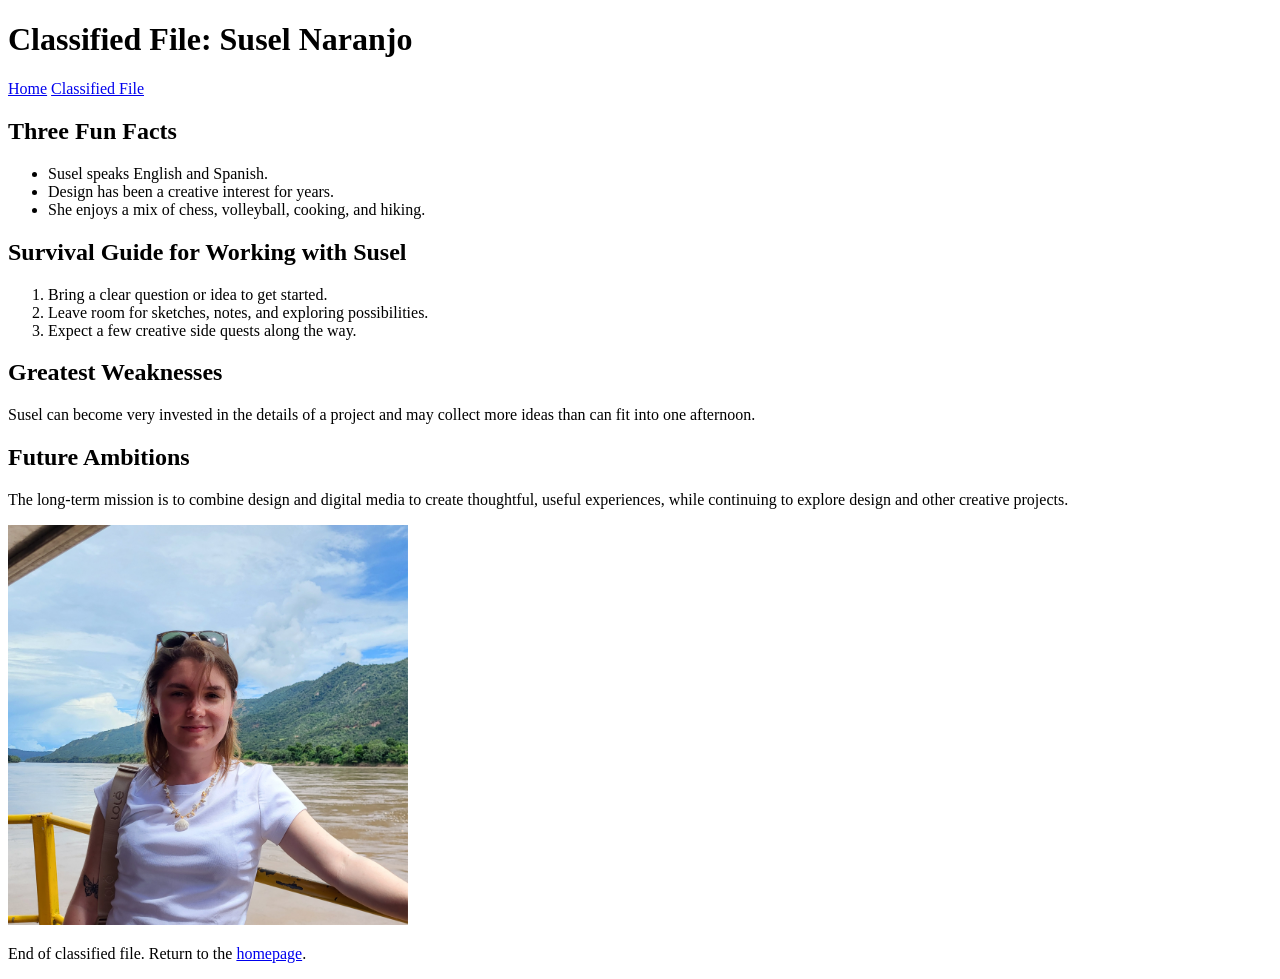
==== classified.html @ 1e0dfd96 "Complete Activity 6 website" ====
<!DOCTYPE html>
<html lang="en">
<head>
    <meta charset="UTF-8">
    <meta name="viewport" content="width=device-width, initial-scale=1.0">
    <title>Classified File | Susel Naranjo</title>
</head>
<body>
    <header>
        <h1>Classified File: Susel Naranjo</h1>

        <nav>
            <a href="index.html">Home</a>
            <a href="classified.html">Classified File</a>
        </nav>
    </header>

    <main>
        <section>
            <h2>Three Fun Facts</h2>
            <div>
                <ul>
                    <li>Susel speaks English and Spanish.</li>
                    <li>Design has been a creative interest for years.</li>
                    <li>She enjoys a mix of chess, volleyball, cooking, and hiking.</li>
                </ul>
            </div>
        </section>

        <section>
            <h2>Survival Guide for Working with Susel</h2>
            <ol>
                <li>Bring a clear question or idea to get started.</li>
                <li>Leave room for sketches, notes, and exploring possibilities.</li>
                <li>Expect a few creative side quests along the way.</li>
            </ol>
        </section>

        <section>
            <h2>Greatest Weaknesses</h2>
            <p>
                Susel can become very invested in the details of a project and may
                collect more ideas than can fit into one afternoon.
            </p>
        </section>

        <section>
            <h2>Future Ambitions</h2>
            <p>
                The long-term mission is to combine design and digital media to
                create thoughtful, useful experiences, while continuing to explore
                design and other creative projects.
            </p>

            <img src="images/20250430_124117%202.png"
                 alt="Portrait of Susel Naranjo crossing the Amazon River in Peru."
                 width="400">
        </section>
    </main>

    <footer>
        <p>End of classified file. Return to the <a href="index.html">homepage</a>.</p>
    </footer>
</body>
</html>
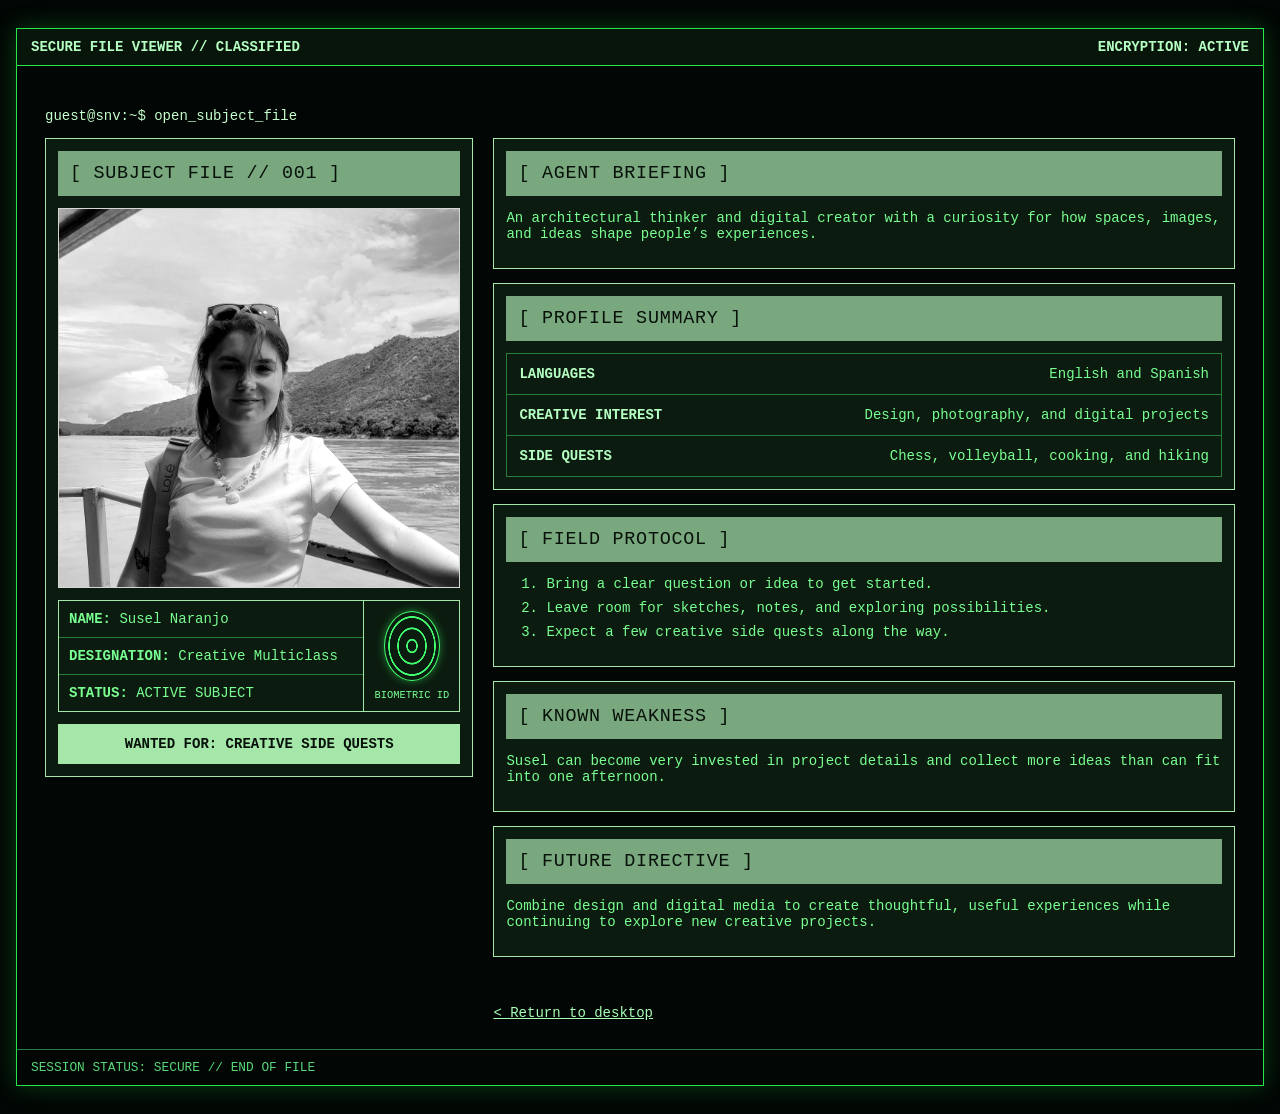
==== commit 93b37b5d: "Complete Activity 7 website redesign" ====
--- a/classified.html
+++ b/classified.html
@@ -4,62 +4,100 @@
     <meta charset="UTF-8">
     <meta name="viewport" content="width=device-width, initial-scale=1.0">
     <title>Classified File | Susel Naranjo</title>
+    <link rel="stylesheet" href="style.css">
 </head>
-<body>
-    <header>
-        <h1>Classified File: Susel Naranjo</h1>
+<body class="classified-page">
+  <main class="terminal-shell">
+    <div class="terminal-titlebar">
+      <span>SECURE FILE VIEWER // CLASSIFIED</span>
+      <span>ENCRYPTION: ACTIVE</span>
+    </div>
 
-        <nav>
-            <a href="index.html">Home</a>
-            <a href="classified.html">Classified File</a>
-        </nav>
-    </header>
+    <div class="terminal-content">
+        <p class="terminal-prompt">guest@snv:~$ open_subject_file</p>
 
-    <main>
-        <section>
-            <h2>Three Fun Facts</h2>
-            <div>
-                <ul>
-                    <li>Susel speaks English and Spanish.</li>
-                    <li>Design has been a creative interest for years.</li>
-                    <li>She enjoys a mix of chess, volleyball, cooking, and hiking.</li>
-                </ul>
+        <div class="dossier-layout">
+            <section class="dossier-card">
+            <p class="dossier-label">[ SUBJECT FILE // 001 ]</p>
+
+            <img
+                class="dossier-photo"
+                src="images/20250430_124117 2.png"
+                alt="Susel Naranjo crossing the Amazon River, somewhere in Peru."
+            >
+
+            <div class="identity-card">
+                <div class="identity-details">
+                    <p><strong>NAME:</strong> Susel Naranjo</p>
+                    <p><strong>DESIGNATION:</strong> Creative Multiclass</p>
+                    <p><strong>STATUS:</strong> ACTIVE SUBJECT</p>
+                </div>
+
+                <div class="fingerprint-block">
+                    <div class="fingerprint-mark" aria-hidden="true"></div>
+                    <span>BIOMETRIC ID</span>
+                </div>
             </div>
-        </section>
 
-        <section>
-            <h2>Survival Guide for Working with Susel</h2>
-            <ol>
+            <p class="wanted-tag">WANTED FOR: CREATIVE SIDE QUESTS</p>
+            </section>
+
+            <div class="dossier-details">
+            <section class="dossier-panel">
+                <h1>[ AGENT BRIEFING ]</h1>
+                <p>
+                An architectural thinker and digital creator with a curiosity for
+                how spaces, images, and ideas shape people’s experiences.
+                </p>
+            </section>
+
+            <section class="dossier-panel">
+                <h2>[ PROFILE SUMMARY ]</h2>
+                <div class="profile-row">
+                <strong>LANGUAGES</strong>
+                <span>English and Spanish</span>
+                </div>
+                <div class="profile-row">
+                <strong>CREATIVE INTEREST</strong>
+                <span>Design, photography, and digital projects</span>
+                </div>
+                <div class="profile-row">
+                <strong>SIDE QUESTS</strong>
+                <span>Chess, volleyball, cooking, and hiking</span>
+                </div>
+            </section>
+
+            <section class="dossier-panel">
+                <h2>[ FIELD PROTOCOL ]</h2>
+                <ol>
                 <li>Bring a clear question or idea to get started.</li>
                 <li>Leave room for sketches, notes, and exploring possibilities.</li>
                 <li>Expect a few creative side quests along the way.</li>
-            </ol>
-        </section>
+                </ol>
+            </section>
 
-        <section>
-            <h2>Greatest Weaknesses</h2>
-            <p>
-                Susel can become very invested in the details of a project and may
-                collect more ideas than can fit into one afternoon.
-            </p>
-        </section>
+            <section class="dossier-panel">
+                <h2>[ KNOWN WEAKNESS ]</h2>
+                <p>
+                Susel can become very invested in project details and collect more
+                ideas than can fit into one afternoon.
+                </p>
+            </section>
 
-        <section>
-            <h2>Future Ambitions</h2>
-            <p>
-                The long-term mission is to combine design and digital media to
-                create thoughtful, useful experiences, while continuing to explore
-                design and other creative projects.
-            </p>
+            <section class="dossier-panel">
+                <h2>[ FUTURE DIRECTIVE ]</h2>
+                <p>
+                Combine design and digital media to create thoughtful, useful
+                experiences while continuing to explore new creative projects.
+                </p>
+            </section>
 
-            <img src="images/20250430_124117%202.png"
-                 alt="Portrait of Susel Naranjo crossing the Amazon River in Peru."
-                 width="400">
-        </section>
-    </main>
+            <a class="return-link" href="index.html">&lt; Return to desktop</a>
+            </div>
+        </div>
+    </div>
 
-    <footer>
-        <p>End of classified file. Return to the <a href="index.html">homepage</a>.</p>
-    </footer>
+    <div class="terminal-footer">SESSION STATUS: SECURE // END OF FILE</div>
+  </main>
 </body>
 </html>
--- a/style.css
+++ b/style.css
@@ -0,0 +1,569 @@
+* {
+  box-sizing: border-box;
+}
+
+body {
+  margin: 0;
+  color: #000000;
+  font-family: Tahoma, Arial, sans-serif;
+  font-size: 14px;
+}
+
+.desktop {
+  position: relative;
+  min-height: 100vh;
+  padding-bottom: 48px;
+  overflow: hidden;
+  background-color: #008080;
+}
+
+.desktop-icons {
+  display: flex;
+  flex-direction: column;
+  align-items: flex-start;
+  gap: 16px;
+  padding: 20px;
+}
+
+.desktop-app {
+  position: static;
+}
+
+.window-toggle {
+  position: absolute;
+  width: 1px;
+  height: 1px;
+  opacity: 0;
+}
+
+.desktop-icon {
+  display: flex;
+  width: 82px;
+  min-height: 76px;
+  flex-direction: column;
+  align-items: center;
+  justify-content: center;
+  gap: 5px;
+  color: #ffffff;
+  text-align: center;
+  text-shadow: 1px 1px #000000;
+  cursor: pointer;
+}
+
+.desktop-icon-image {
+  font-size: 32px;
+  line-height: 1;
+  text-shadow: none;
+}
+
+.desktop-window {
+  position: absolute;
+  z-index: 2;
+  top: 12%;
+  left: 22%;
+  display: none;
+  width: min(680px, 72vw);
+  max-height: 78vh;
+  border: 3px outset #ffffff;
+  background-color: #c0c0c0;
+  box-shadow: 5px 5px 0 #004d4d;
+}
+
+.window-toggle:checked ~ .desktop-window {
+  display: block;
+}
+
+.window-titlebar {
+  display: flex;
+  align-items: center;
+  justify-content: space-between;
+  min-height: 30px;
+  padding: 4px 6px;
+  background-color: #000080;
+  color: #ffffff;
+  font-weight: bold;
+}
+
+.window-close {
+  display: flex;
+  width: 22px;
+  height: 22px;
+  align-items: center;
+  justify-content: center;
+  border: 2px outset #ffffff;
+  background-color: #c0c0c0;
+  color: #000000;
+  font-size: 18px;
+  line-height: 1;
+  cursor: pointer;
+}
+
+.window-menu {
+  padding: 6px 8px;
+  border-bottom: 2px solid #808080;
+  background-color: #c0c0c0;
+}
+
+.window-content {
+  max-height: 62vh;
+  overflow: auto;
+  padding: 24px;
+  background-color: #ffffff;
+  color: #111111;
+}
+
+.window-content h1,
+.window-content h2 {
+  margin-top: 0;
+}
+
+.window-content h1 {
+  color: #008080;
+  font-family: Georgia, "Times New Roman", serif;
+  font-size: 2rem;
+}
+
+.window-content h2 {
+  color: #000080;
+  font-family: Georgia, "Times New Roman", serif;
+}
+
+.window-subtitle {
+  padding-bottom: 12px;
+  border-bottom: 2px solid #008080;
+  color: #444444;
+}
+
+.window-content img {
+  display: block;
+  width: 100%;
+  max-width: 400px;
+  height: auto;
+  margin: 18px auto;
+}
+
+.window-status {
+  padding: 5px 8px;
+  border-top: 2px inset #ffffff;
+  background-color: #c0c0c0;
+}
+
+.taskbar {
+  position: fixed;
+  z-index: 5;
+  right: 0;
+  bottom: 0;
+  left: 0;
+  display: flex;
+  height: 42px;
+  align-items: center;
+  gap: 8px;
+  padding: 4px;
+  border-top: 2px solid #ffffff;
+  background-color: #c0c0c0;
+}
+
+.start-button,
+.taskbar-label {
+  min-height: 30px;
+  padding: 5px 10px;
+  border: 2px outset #ffffff;
+  background-color: #c0c0c0;
+  color: #000000;
+  font-family: Tahoma, Arial, sans-serif;
+  font-weight: bold;
+}
+
+.taskbar-label {
+  font-weight: normal;
+}
+
+.taskbar-clock {
+  margin-left: auto;
+  padding: 5px 10px;
+  border: 2px inset #ffffff;
+  background-color: #c0c0c0;
+}
+
+@media (max-width: 600px) {
+  .desktop-icons {
+    display: grid;
+    grid-template-columns: repeat(3, 82px);
+    gap: 12px;
+    padding: 14px 8px;
+  }
+
+  .desktop-window {
+    top: 14%;
+    left: 3%;
+    width: 94%;
+    max-height: 78vh;
+  }
+
+  .window-content {
+    max-height: 62vh;
+    padding: 18px;
+  }
+
+  .taskbar-label {
+    display: none;
+  }
+
+  .taskbar-clock {
+    font-size: 12px;
+  }
+}
+
+.classified-rabbit {
+  display: inline-flex;
+  align-items: center;
+  justify-content: center;
+  width: 42px;
+  height: 42px;
+  margin-bottom: 4px;
+  background: #020804;
+  box-shadow: 0 0 10px #19ff4b;
+  filter: drop-shadow(0 0 4px white);
+  font-size: 27px;
+}
+
+/* Matrix-style classified page */
+body.classified-page {
+  margin: 0;
+  min-height: 100vh;
+  padding: 28px 16px;
+  background: #020604;
+  color: #79ff91;
+  font-family: "Courier New", monospace;
+}
+
+.terminal-shell {
+  max-width: 1000px;
+  margin: 0 auto;
+  border: 1px solid #26e84a;
+  background: #020604;
+  box-shadow: 0 0 22px rgba(38, 232, 74, 0.25);
+}
+
+.terminal-titlebar {
+  display: flex;
+  justify-content: space-between;
+  gap: 12px;
+  padding: 10px 14px;
+  border-bottom: 1px solid #26e84a;
+  background: #07150a;
+  color: #b6ffc2;
+  font-weight: bold;
+}
+
+.terminal-content {
+  padding: 28px;
+}
+
+.terminal-prompt {
+  color: #c6ffcd;
+}
+
+.terminal-content h1 {
+  margin: 22px 0 4px;
+  color: #39ff63;
+  font-size: clamp(2rem, 6vw, 3.5rem);
+  letter-spacing: 0.08em;
+}
+
+.access-status {
+  color: #00ff55;
+}
+
+.terminal-section {
+  margin-top: 30px;
+  padding-top: 18px;
+  border-top: 1px dashed #267d39;
+}
+
+.terminal-section h2 {
+  color: #42ff70;
+  font-size: 1.15rem;
+  text-transform: uppercase;
+}
+
+.terminal-section li {
+  margin: 8px 0;
+}
+
+.future-section {
+  display: flex;
+  align-items: center;
+  gap: 28px;
+}
+
+.future-section > div,
+.future-section > img {
+  flex: 1;
+}
+
+.future-section img {
+  max-width: 400px;
+  height: auto;
+  border: 1px solid #3cff69;
+  filter: grayscale(100%) contrast(1.1);
+}
+
+.return-link {
+  display: inline-block;
+  margin-top: 34px;
+  color: #a6ffb5;
+}
+
+.terminal-footer {
+  padding: 10px 14px;
+  border-top: 1px solid #267d39;
+  color: #58d879;
+  font-size: 0.8rem;
+}
+
+@media (max-width: 600px) {
+  body.classified-page {
+    padding: 12px 8px;
+  }
+
+  .terminal-content {
+    padding: 18px;
+  }
+
+  .terminal-titlebar,
+  .future-section {
+    flex-direction: column;
+    align-items: flex-start;
+  }
+
+  .future-section img {
+    width: 100%;
+  }
+}
+
+/* White Rabbit loading page */
+body.loading-page {
+  margin: 0;
+  min-height: 100vh;
+  padding: 24px;
+  display: grid;
+  place-items: center;
+  background: #020604;
+  color: #79ff91;
+  font-family: "Courier New", monospace;
+  text-align: center;
+}
+
+.loading-screen {
+  width: min(100%, 650px);
+  padding: 40px 24px;
+  border: 1px solid #26e84a;
+  background: #030a05;
+  box-shadow: 0 0 22px rgba(38, 232, 74, 0.25);
+}
+
+.loading-kicker {
+  color: #b6ffc2;
+  letter-spacing: 0.2em;
+}
+
+.loading-rabbit {
+  margin: 24px 0;
+  font-size: clamp(4rem, 14vw, 8rem);
+  line-height: 1;
+  filter: grayscale(1) brightness(0) invert(1)
+    drop-shadow(0 0 8px #39ff63);
+}
+
+.loading-screen h1 {
+  color: #39ff63;
+  font-size: clamp(2rem, 7vw, 3.5rem);
+}
+
+.loading-status {
+  color: #b6ffc2;
+}
+
+.loading-fallback a {
+  color: #a6ffb5;
+}
+
+.desktop-icon:hover {
+  background-color: rgba(0, 0, 128, 0.45);
+  outline: 1px dotted white;
+}
+
+.return-link:hover,
+.loading-fallback a:hover {
+  color: white;
+}
+
+/* Classified dossier layout */
+.terminal-shell {
+  max-width: 1400px;
+}
+
+.dossier-layout {
+  display: flex;
+  align-items: flex-start;
+  gap: 20px;
+}
+
+.dossier-card {
+  flex: 0 0 36%;
+  padding: 12px;
+  border: 1px solid #a5e6a9;
+  background: #0b1b0f;
+}
+
+.dossier-label,
+.dossier-panel h1,
+.dossier-panel h2 {
+  margin: 0 0 12px;
+  padding: 12px;
+  background: #79a87e;
+  color: #07110a;
+  font-size: 1.15rem;
+  font-weight: normal;
+  letter-spacing: 0.04em;
+}
+
+.dossier-photo {
+  display: block;
+  width: 100%;
+  height: 380px;
+  object-fit: cover;
+  border: 1px solid #3cff69;
+  filter: grayscale(100%) contrast(1.15);
+}
+
+.identity-card {
+  margin-top: 12px;
+  border: 1px solid #a5e6a9;
+}
+
+.identity-card p {
+  margin: 0;
+  padding: 10px;
+  border-bottom: 1px solid #267d39;
+}
+
+.identity-card p:last-child {
+  border-bottom: 0;
+}
+
+.wanted-tag {
+  margin: 12px 0 0;
+  padding: 12px;
+  background: #a5e6a9;
+  color: #07110a;
+  font-weight: bold;
+  text-align: center;
+}
+
+.dossier-details {
+  display: flex;
+  flex: 1;
+  flex-direction: column;
+  gap: 14px;
+  min-width: 0;
+}
+
+.dossier-panel {
+  padding: 12px;
+  border: 1px solid #a5e6a9;
+  background: #0b1b0f;
+}
+
+.dossier-panel h1,
+.dossier-panel h2 {
+  margin-top: 0;
+}
+
+.profile-row {
+  display: flex;
+  justify-content: space-between;
+  gap: 16px;
+  padding: 12px;
+  border: 1px solid #267d39;
+  border-bottom: 0;
+}
+
+.profile-row:last-child {
+  border-bottom: 1px solid #267d39;
+}
+
+.profile-row strong {
+  color: #b6ffc2;
+}
+
+.profile-row span {
+  text-align: right;
+}
+
+.dossier-panel li {
+  margin: 8px 0;
+}
+
+@media (max-width: 700px) {
+  .dossier-layout {
+    flex-direction: column;
+  }
+
+  .dossier-card,
+  .dossier-details {
+    width: 100%;
+    flex-basis: auto;
+  }
+
+  .dossier-photo {
+    height: 320px;
+  }
+
+  .profile-row {
+    flex-direction: column;
+    gap: 4px;
+  }
+
+  .profile-row span {
+    text-align: left;
+  }
+}
+
+.identity-card {
+  display: flex;
+}
+
+.identity-details {
+  flex: 1;
+  min-width: 0;
+}
+
+.fingerprint-block {
+  display: flex;
+  flex: 0 0 96px;
+  flex-direction: column;
+  align-items: center;
+  justify-content: center;
+  gap: 8px;
+  padding: 10px;
+  border-left: 1px solid #a5e6a9;
+  color: #79ff91;
+  font-size: 0.65rem;
+  text-align: center;
+}
+
+.fingerprint-mark {
+  width: 56px;
+  height: 70px;
+  border: 1px solid #42ff70;
+  border-radius: 50%;
+  background: repeating-radial-gradient(
+    ellipse at center,
+    transparent 0 4px,
+    #42ff70 4.5px 5.5px,
+    transparent 6px 9px
+  );
+  box-shadow: 0 0 8px rgba(57, 255, 99, 0.45);
+}
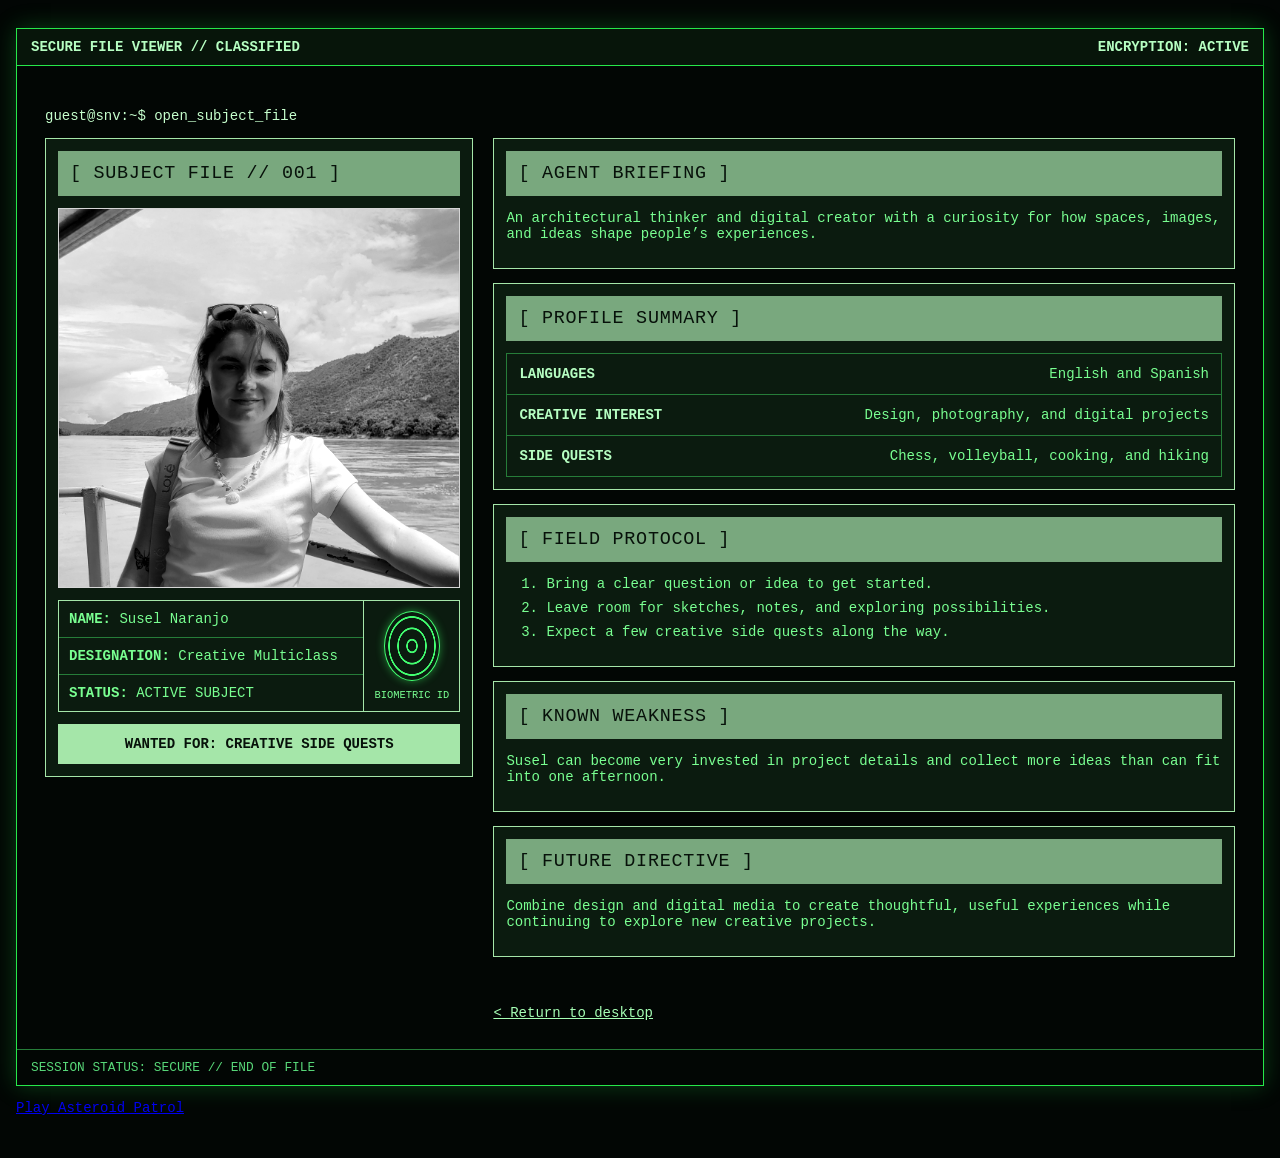
==== commit 3bb678eb: "Add Asteroid Patrol and draggable desktop apps" ====
--- a/classified.html
+++ b/classified.html
@@ -99,5 +99,6 @@
 
     <div class="terminal-footer">SESSION STATUS: SECURE // END OF FILE</div>
   </main>
+  <p><a href="asteroid-patrol.html">Play Asteroid Patrol</a></p>
 </body>
 </html>
--- a/style.css
+++ b/style.css
@@ -567,3 +567,198 @@
   );
   box-shadow: 0 0 8px rgba(57, 255, 99, 0.45);
 }
+
+/* Theme button */
+#theme-toggle {
+  position: absolute;
+  top: 16px;
+  right: 16px;
+  z-index: 1;
+  padding: 8px 12px;
+  border: 2px outset #ffffff;
+  background-color: #c0c0c0;
+  color: #000000;
+  font-family: Tahoma, Arial, sans-serif;
+  cursor: pointer;
+}
+
+#theme-toggle:active {
+  border-style: inset;
+}
+
+/* Dark theme */
+body.dark .desktop {
+  background-color: #102b2b;
+}
+
+body.dark .desktop-window {
+  background-color: #333333;
+  color: #ffffff;
+  box-shadow: 5px 5px 0 #061616;
+}
+
+body.dark .window-titlebar {
+  background-color: #15154d;
+}
+
+body.dark .window-content {
+  background-color: #202020;
+  color: #eeeeee;
+}
+
+body.dark .window-content h1 {
+  color: #70dddd;
+}
+
+body.dark .window-content h2 {
+  color: #b0b0ff;
+}
+
+body.dark .window-subtitle {
+  color: #cccccc;
+}
+
+body.dark .window-content a {
+  color: #91caff;
+}
+
+body.dark .window-menu,
+body.dark .window-status,
+body.dark .window-close,
+body.dark .taskbar,
+body.dark .start-button,
+body.dark .taskbar-label,
+body.dark .taskbar-clock,
+body.dark #theme-toggle {
+  background-color: #383838;
+  color: #ffffff;
+}
+
+/* Interactive window controls */
+.window-content button {
+  padding: 7px 12px;
+  border: 2px outset #ffffff;
+  border-radius: 0;
+  background: #c0c0c0;
+  color: #000000;
+  font-family: Tahoma, Arial, sans-serif;
+  font-size: 14px;
+  cursor: pointer;
+}
+
+.window-content button:active {
+  border-style: inset;
+}
+
+#greeting-form {
+  display: flex;
+  flex-wrap: wrap;
+  align-items: center;
+  gap: 10px;
+}
+
+#visitor-name {
+  width: 180px;
+  max-width: 100%;
+  padding: 7px;
+  border: 2px inset #c0c0c0;
+  border-radius: 0;
+  background: #ffffff;
+  color: #000000;
+  font-family: Tahoma, Arial, sans-serif;
+  font-size: 14px;
+}
+
+body.dark .window-content button {
+  background: #383838;
+  color: #ffffff;
+}
+
+body.dark #visitor-name {
+  background: #202020;
+  color: #ffffff;
+}
+
+
+#asteroid-window .window-titlebar {
+  cursor: grab;
+  touch-action: none;
+  user-select: none;
+}
+
+#asteroid-window .window-titlebar:active {
+  cursor: grabbing;
+}
+
+#asteroid-window iframe {
+  display: block;
+  width: 100%;
+  height: min(570px, 68vh);
+  border: 0;
+}
+
+#asteroid-open:focus-visible + .desktop-icon {
+  outline: 2px dashed white;
+}
+
+#asteroid-open + .desktop-icon {
+  position: absolute;
+  left: 50%;
+  top: calc(50svh - 24px);
+  transform: translate(-50%, -50%);
+}
+
+.desktop-icon,
+.window-titlebar {
+  cursor: grab;
+  touch-action: none;
+  user-select: none;
+}
+
+.desktop-icon:active,
+.window-titlebar:active {
+  cursor: grabbing;
+}
+
+.desktop-window.is-front {
+  z-index: 4;
+}
+
+.desktop-note {
+  position: absolute;
+  top: 76px;
+  right: 20px;
+  box-sizing: border-box;
+  width: 245px;
+  padding: 14px 16px;
+  background: #fff4ad;
+  color: #27200c;
+  box-shadow: 3px 4px 0 rgb(0 0 0 / 25%);
+  font: 13px/1.45 Tahoma, sans-serif;
+}
+
+.desktop-note h2 {
+  margin: 0 0 8px;
+  font-size: 15px;
+}
+
+.desktop-note p {
+  margin: 0 0 8px;
+}
+
+.desktop-note ul {
+  margin: 0;
+  padding-left: 17px;
+}
+
+.desktop-note li + li {
+  margin-top: 5px;
+}
+
+@media (max-width: 850px) {
+  .desktop-note {
+    position: static;
+    width: min(245px, calc(100% - 32px));
+    margin: 16px;
+  }
+}
